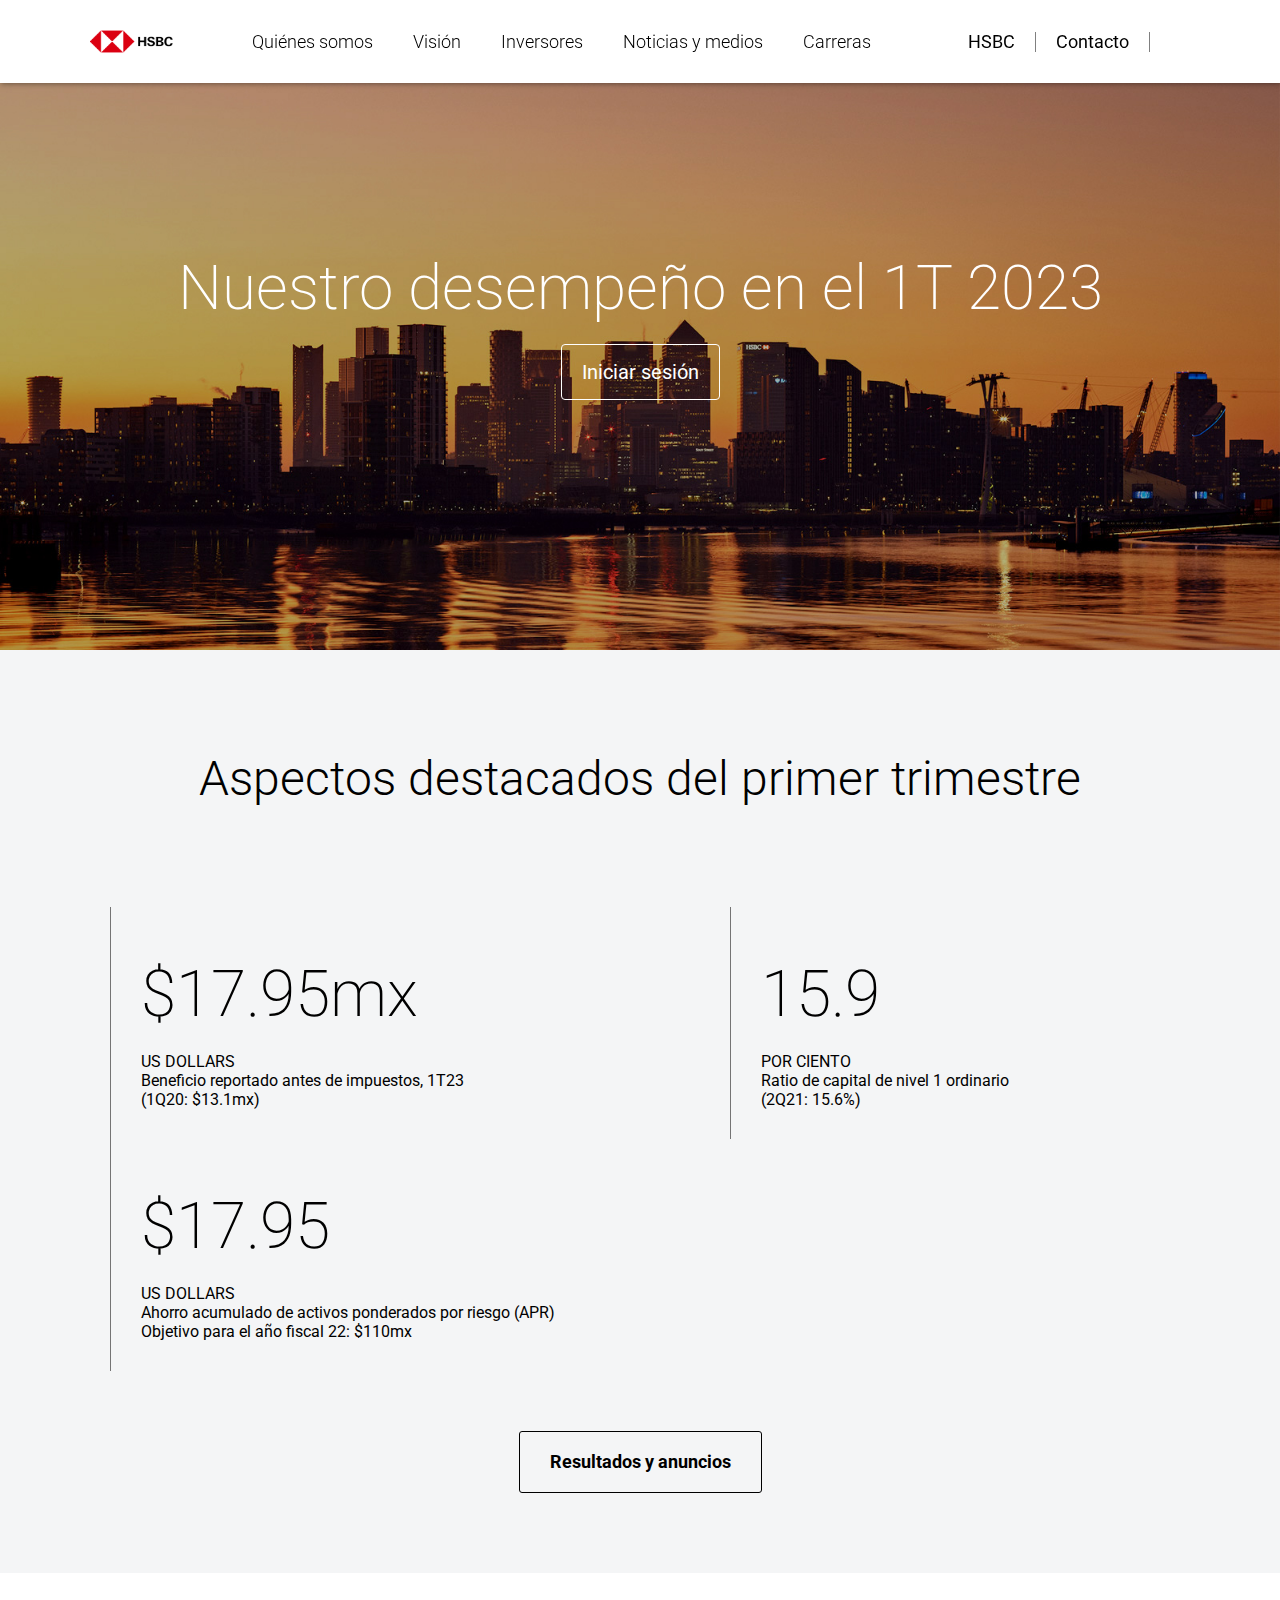
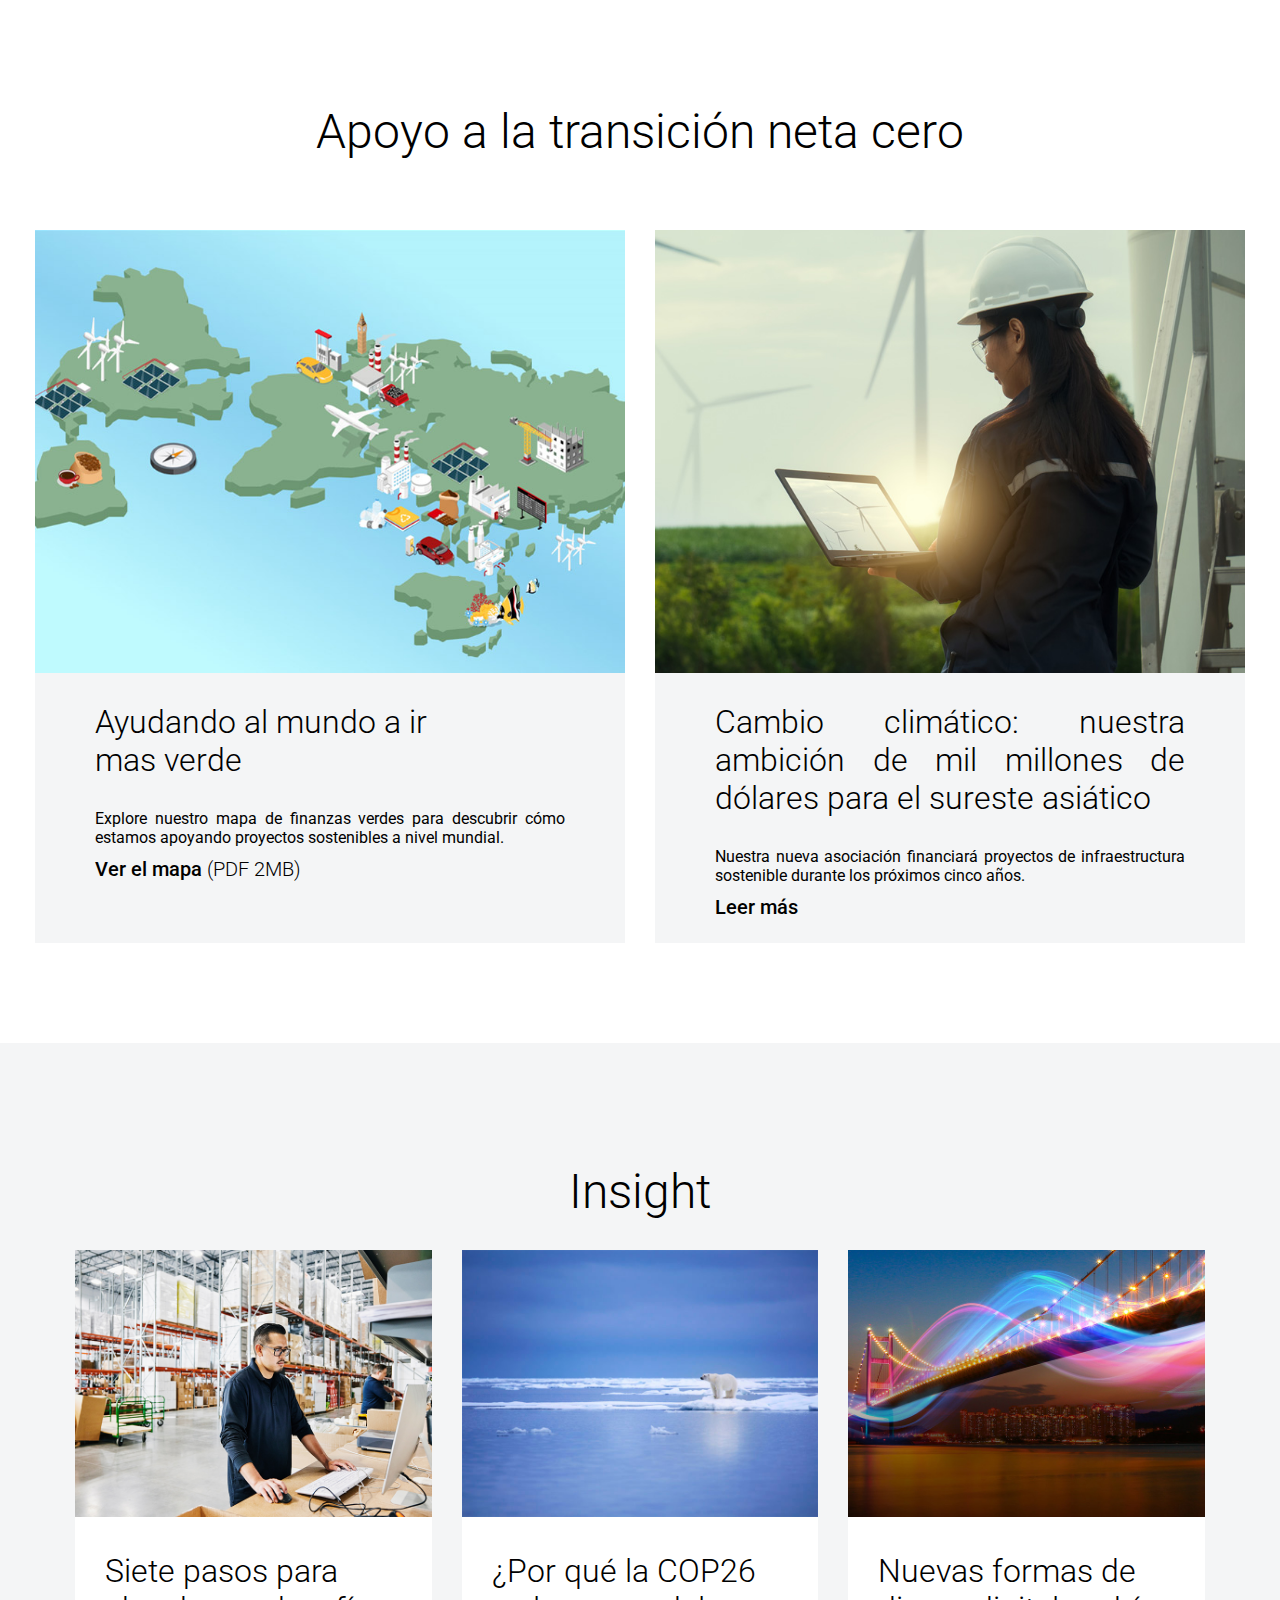
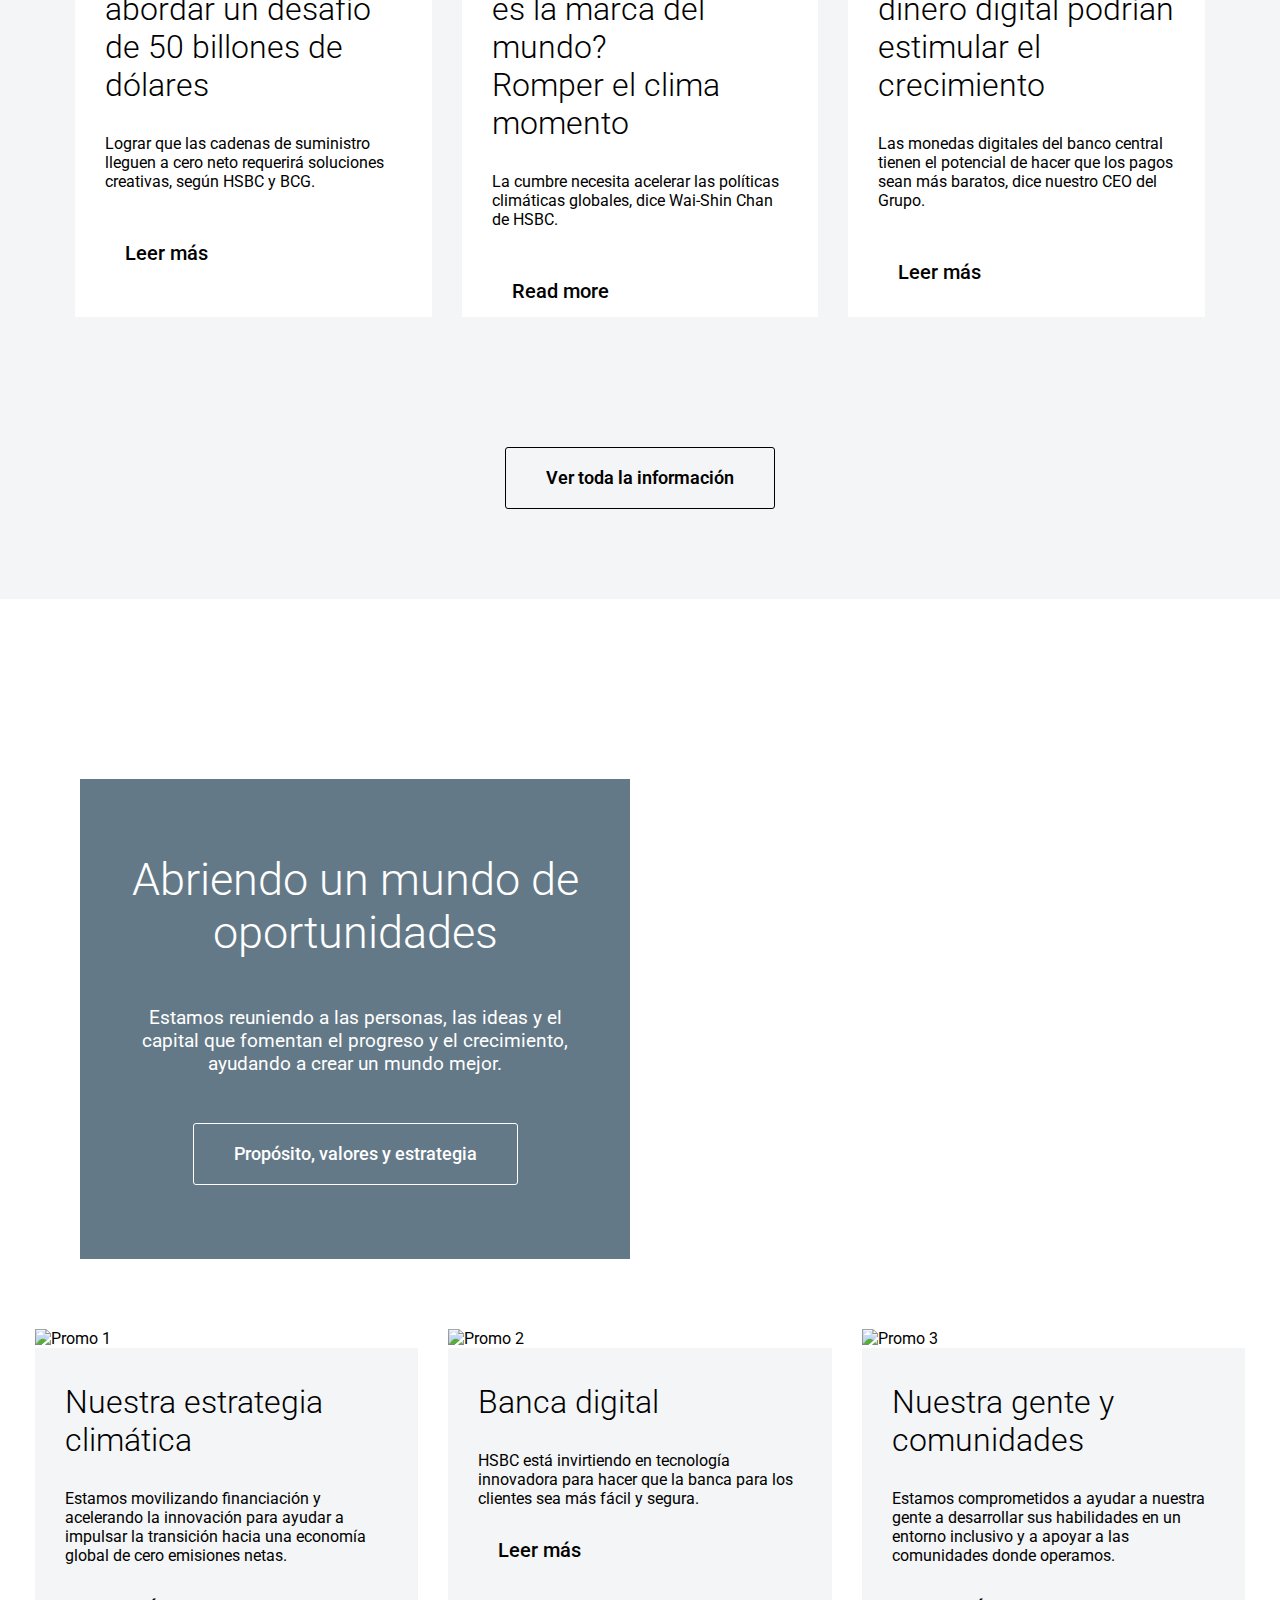
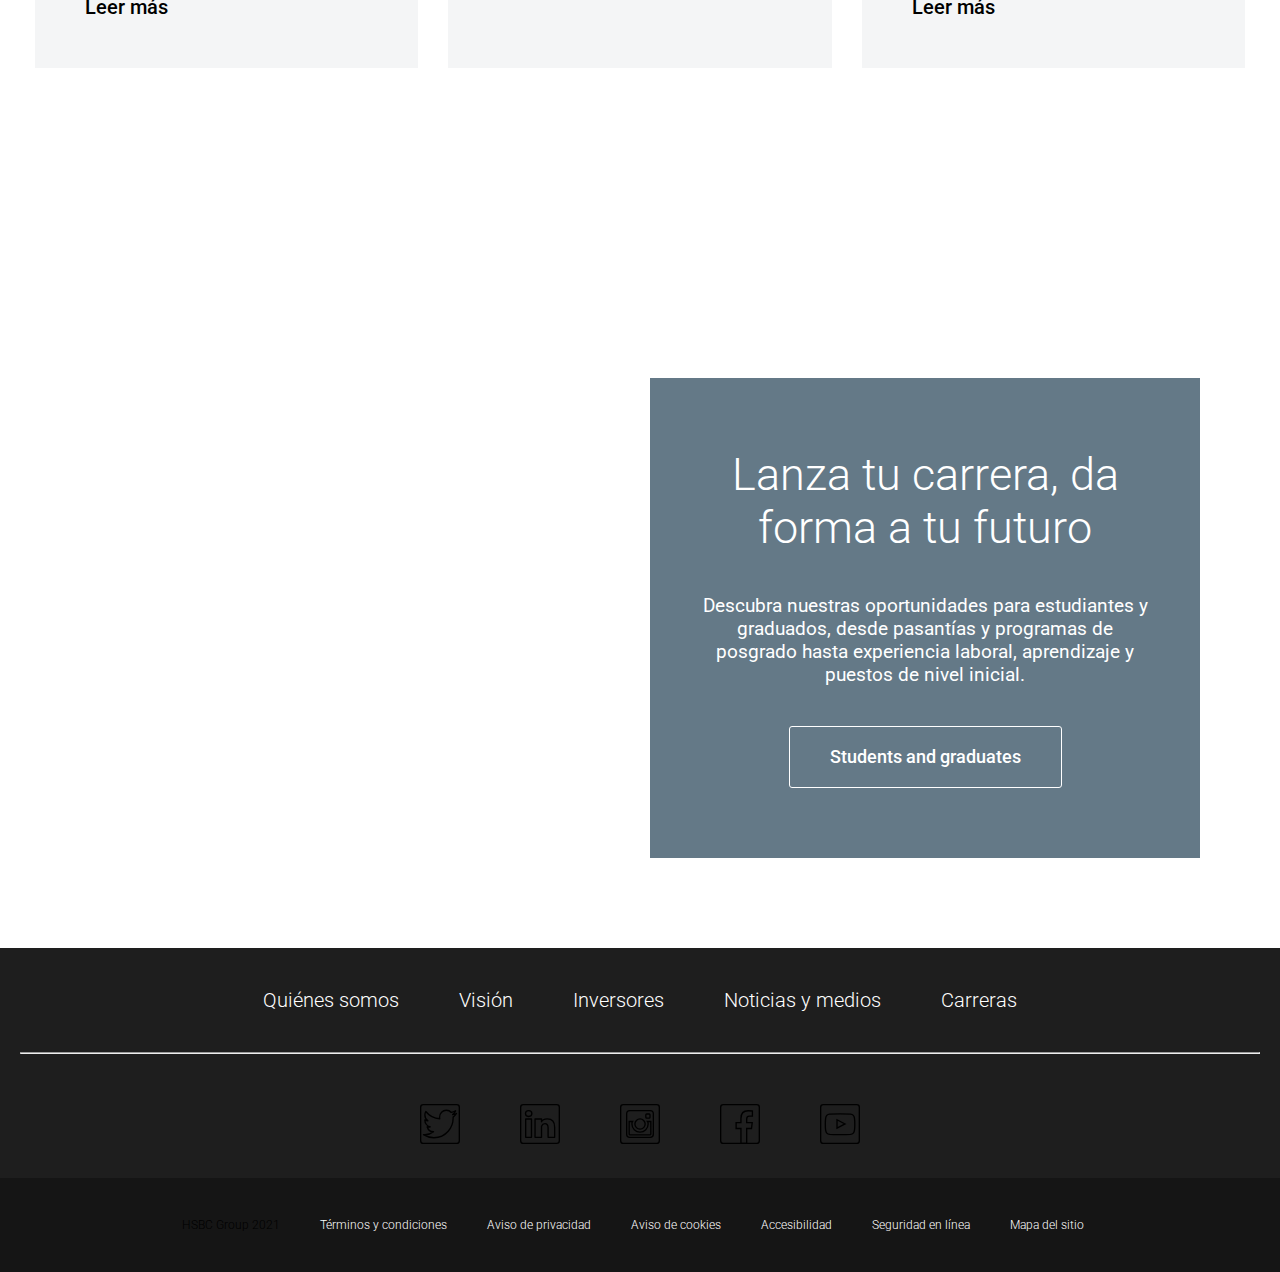
==== index.html @ 711e2769 "new h" ====
<!DOCTYPE html>
<html lang="pt-br">
<head>
    <meta charset="UTF-8">
    <meta http-equiv="X-UA-Compatible" content="IE=edge">
    <meta name="viewport" content="width=device-width, initial-scale=1.0">
    <title>HSBC Personas - Productos Y Servicios - HSBC México</title>
    <meta name="description" content="Disfrute de una amplia gama de productos y servicios con HSBC Personas. Créditos, Créditos hipotecarios, Cuentas de ahorro, Inversiones y Tarjetas de Crédito."/>
    <meta name="viewport" content="width=device-width, initial-scale=1.0"/>
    <link rel="stylesheet" href="style.css">
    <link rel="shortcut icon" href="imagens/favicon.ico" type="image/x-icon">
    <meta name="msapplication-config" content="/etc.clientlibs/dpws/clientlibs-public/clientlib-site/resources/favicons/browserconfig.xml"/>
    <meta name="theme-color" content="#ffffff"/>
    <link rel="canonical" href="https://www.hsbc.com.mx/"/>
    <meta name="facebook-domain-verification" content="n16p23bgm9mw4g40ppj8m78wzn652o"/>
    <meta name="google-site-verification" content="yqkMSsUgk5kxNVyaGfgLQDo8Rg2jhYaNw1tLkE8W2Qs"/>
    <meta itemprop="title" content="HSBC Personas - Productos Y Servicios - HSBC México"/>
    <meta name="twitter:title" content="HSBC Personas - Productos Y Servicios - HSBC México"/>
    <meta property="og:title" content="HSBC Personas - Productos Y Servicios - HSBC México"/>
    <meta property="og:url" content="https://www.hsbc.com.mx/"/>
    <meta property="og:type" content="website"/>
    <meta itemprop="description" content="Disfrute de una amplia gama de productos y servicios con HSBC Personas. Créditos, Créditos hipotecarios, Cuentas de ahorro, Inversiones y Tarjetas de Crédito."/>
    <meta name="twitter:description" content="Disfrute de una amplia gama de productos y servicios con HSBC Personas. Créditos, Créditos hipotecarios, Cuentas de ahorro, Inversiones y Tarjetas de Crédito."/>
    <meta property="og:description" content="Disfrute de una amplia gama de productos y servicios con HSBC Personas. Créditos, Créditos hipotecarios, Cuentas de ahorro, Inversiones y Tarjetas de Crédito."/>
    <meta name="twitter:card" content="summary"/>
    <meta itemprop="image" content="/etc.clientlibs/dpws/clientlibs-public/clientlib-site/resources/social/logo/Portrait-736x1128px.jpg"/>
    <meta name="twitter:image" content="/etc.clientlibs/dpws/clientlibs-public/clientlib-site/resources/social/logo/Square-1200x1200px.jpg"/>
    <meta property="og:image" content="/etc.clientlibs/dpws/clientlibs-public/clientlib-site/resources/social/logo/Square-1200x1200px.jpg"/>
    <script src="https://kit.fontawesome.com/9340296066.js" crossorigin="anonymous"></script>
</head>
<body>
    <header class="menu-bg">
        <div class="menu">
            <div class="menu-logo">
                <a href="#"><img src="imagens/logo.png" alt="Logo-hsbc"></a>
            </div>
            <nav class="menu-nav">
                <ul>
                    <li><a href="#">Quiénes somos</a></li>
                    <li><a href="#">Visión</a></li>
                    <li><a href="#">Inversores</a></li>
                    <li><a href="#">Noticias y medios</a></li>
                    <li><a href="#">Carreras</a></li>
                </ul>
            </nav>
            <nav class="menu-nav2">
                <ul>
                    <li><a href="#">HSBC</a></li>
                    <li><a href="#">Contacto</a></li>
                    <li><a href="#"><i class="fa-light fa-magnifying-glass"></i></a></li>
                </ul>
            </nav>
            <div class="botao-menu">
                <div></div>
                <div></div>
                <div></div>
                <ul>
                    <li><a href="#">Quiénes somos</a></li>
                    <li><a href="#">Visión</a></li>
                    <li><a href="#">Inversores</a></li>
                    <li><a href="#">Noticias y medios</a></li>
                    <li><a href="#">Carreras</a></li>
                </ul>
            </div>
        </div>
    </header>
    <section class="bg-img">
        <div class="bg-img-text">
            <h1>Nuestro desempeño en el 1T 2023</h1>
            <button><a href="login.html">Iniciar sesión</a></button>
        </div>
    </section>

    <section class="highlight-bg">
        <h1>Aspectos destacados del primer trimestre</h1>
        <div class="highlight">
            <div class="high-item">
                <h2>$17.95mx</h2>
                <span>US DOLLARS</span>
                <p>Beneficio reportado antes de impuestos, 1T23<br>
                    (1Q20: $13.1mx)</p>
            </div>
            <div class="high-item">
                <h2>15.9</h2>
                <span>POR CIENTO</span>
                <p>Ratio de capital de nivel 1 ordinario<br>
                    (2Q21: 15.6%)</p>
            </div>
            <div class="high-item">
                <h2>$17.95</h2>
                <span>US DOLLARS</span>
                <p>Ahorro acumulado de activos ponderados por riesgo (APR)<br>
                    Objetivo para el año fiscal 22: $110mx</p>
            </div>
        </div>
        <button>Resultados y anuncios</button>
    </section>

    <section class="sup-bg">
        <h1>Apoyo a la transición neta cero</h1>
        <div class="sup-container">
            <div class="sup-item">
                <img src="imagens/sup1.jpg" alt="Suporte 1">
                <div class="sup-content">
                    <h2>Ayudando al mundo a ir<br> mas verde</h2>
                    <p>Explore nuestro mapa de finanzas verdes para descubrir cómo estamos apoyando proyectos sostenibles a nivel mundial.</p>
                    <a href="#">Ver el mapa <span>(PDF 2MB)</span></a>
                </div>
            </div>

            <div class="sup-item">
                <img src="imagens/sup2.jpg" alt="Suporte 2">
                <div class="sup-content">
                    <h2>Cambio climático: nuestra ambición de mil millones de dólares para el sureste asiático</h2>
                    <p>Nuestra nueva asociación financiará proyectos de infraestructura sostenible durante los próximos cinco años.</p>
                    <button><span><i class="fa-light fa-angle-right"></i></span>Leer más</button>
                </div>
            </div>
        </div>
    </section>

    <section class="insight-bg">
        <h1>Insight</h1>
        <div class="insight">
            <div class="insight-item">
                <img src="imagens/insight1.jpg" alt="Insight 1">
                <div class="insight-content">
                    <h2>Siete pasos para abordar un desafío de 50 billones de dólares</h2>
                    <p>Lograr que las cadenas de suministro lleguen a cero neto requerirá soluciones creativas, según HSBC y BCG.</p>
                    <button><span><i class="fa-light fa-angle-right"></i></span>Leer más</button>
                </div>
            </div>
            <div class="insight-item">
                <img src="imagens/insight2.jpg" alt="Insight 2">
                <div class="insight-content">
                    <h2>¿Por qué la COP26 es la marca del mundo?<br> Romper el clima <br> momento</h2>
                    <p>La cumbre necesita acelerar las políticas climáticas globales, dice Wai-Shin Chan de HSBC.</p>
                    <button><span><i class="fa-light fa-angle-right"></i></span>Read more</button>
                </div>
            </div>
            <div class="insight-item">
                <img src="imagens/insight3.jpg" alt="Insight 3">
                <div class="insight-content">
                    <h2>Nuevas formas de dinero digital podrían estimular el crecimiento</h2>
                    <p>Las monedas digitales del banco central tienen el potencial de hacer que los pagos sean más baratos, dice nuestro CEO del Grupo.</p>
                    <button><span><i class="fa-light fa-angle-right"></i></span>Leer más</button>
                </div>
            </div>
        </div>
        <button>Ver toda la información</button>
        <div></div>
    </section>

    <section class="scroll">
        <div class="bg-img2">
                <div class="bg-img2-item">
                    <h2>Abriendo un mundo de oportunidades</h2>
                    <p>Estamos reuniendo a las personas, las ideas y el capital que fomentan el progreso y el crecimiento, ayudando a crear un mundo mejor.</p>
                    <button>Propósito, valores y estrategia</button>
                </div>
        </div>
    </section>

    <section class="promo">
        <div class="promo-item">
            <img src="https://www.hsbc.com/-/files/hsbc/who-we-are/mobile-images/our-climate-strategy-mangroves-768x576.jpg" alt="Promo 1">

            <div class="promo-content">
                <h2>Nuestra estrategia climática</h2>
                <p>Estamos movilizando financiación y acelerando la innovación para ayudar a impulsar la transición hacia una economía global de cero emisiones netas.</p>
                <button>Leer más</button>
            </div>
        </div>

        <div class="promo-item">
            <img src="https://www.hsbc.com/-/files/hsbc/who-we-are/digital-banking/thumbnail-images/080221-digital-banking-768x576.jpg" alt="Promo 2">
            
            <div class="promo-content">
                <h2>Banca digital</h2>
                <p>HSBC está invirtiendo en tecnología innovadora para hacer que la banca para los clientes sea más fácil y segura.</p>
                <button>Leer más</button>
            </div>
        </div>

        <div class="promo-item">
            <img src="https://www.hsbc.com/-/files/hsbc/who-we-are/thumbnail-images/210818-people-banner-768x576.jpg" alt="Promo 3">

            <div class="promo-content">
                <h2>Nuestra gente y comunidades</h2>
                <p>Estamos comprometidos a ayudar a nuestra gente a desarrollar sus habilidades en un entorno inclusivo y a apoyar a las comunidades donde operamos.</p>
                <button>Leer más</button>
            </div>
        </div>
    </section>
    
    <section class="scroll">
        <div class="bg-img3">
            <div class="bg-img3-item">
                <h2>Lanza tu carrera, da forma a tu futuro</h2>
                <p>Descubra nuestras oportunidades para estudiantes y graduados, desde pasantías y programas de posgrado hasta experiencia laboral, aprendizaje y puestos de nivel inicial.</p>
                <button>Students and graduates</button>
            </div>
        </div>
    </section>

    <footer class="scroll">
            <div class="rodape">
                <ul class="navegacao">
                    <li><a href="#">Quiénes somos</a></li>
                    <li><a href="#">Visión</a></li>
                    <li><a href="#">Inversores</a></li>
                    <li><a href="#">Noticias y medios</a></li>
                    <li><a href="#">Carreras</a></li>
                </ul>
            <hr>
                <ul class="icones">
                    <li>
                        <svg xmlns="http://www.w3.org/2000/svg" xmlns:xlink="http://www.w3.org/1999/xlink" height="60px" version="1.1" viewBox="0 0 60 60" width="60px"><title/><desc/><defs/><g fill="none" fill-rule="evenodd" id="Page-1" stroke="none" stroke-linejoin="round" stroke-width="1"><g id="Twitter" stroke="#000000" stroke-width="2" transform="translate(1.000000, 1.000000)"><path d="M52.3819,9.121 C51.6239,11.555 50.0149,13.596 47.9169,14.88 C49.9689,14.633 51.9279,14.071 53.7479,13.246 C52.3919,15.334 50.6699,17.164 48.6849,18.634 C48.7009,19.077 48.7109,19.531 48.7109,19.984 C48.7109,33.746 38.4969,49.61 19.8169,49.61 C14.0839,49.61 8.7479,47.883 4.2519,44.934 C5.0459,45.027 5.8549,45.078 6.6749,45.078 C11.4289,45.078 15.8109,43.413 19.2859,40.618 C14.8419,40.536 11.0939,37.525 9.7999,33.39 C10.4179,33.513 11.0579,33.575 11.7119,33.575 C12.6399,33.575 13.5379,33.452 14.3879,33.209 C9.7379,32.255 6.2369,28.043 6.2369,22.995 L6.2369,22.872 C7.6079,23.645 9.1809,24.119 10.8409,24.166 C8.1139,22.299 6.3249,19.113 6.3249,15.504 C6.3249,13.596 6.8249,11.802 7.6959,10.26 C12.7069,16.566 20.1889,20.711 28.6289,21.144 C28.4539,20.381 28.3659,19.587 28.3659,18.773 C28.3659,13.024 32.9129,8.363 38.5179,8.363 C41.4409,8.363 44.0809,9.621 45.9319,11.647 C48.2469,11.183 50.4179,10.317 52.3819,9.121 L52.3819,9.121 Z" id="Stroke-3"/><path d="M54,58 L4,58 C1.791,58 0,56.209 0,54 L0,4 C0,1.791 1.791,0 4,0 L54,0 C56.209,0 58,1.791 58,4 L58,54 C58,56.209 56.209,58 54,58 L54,58 Z" id="Stroke-100"/></g></g></svg>
                    </li>
                    <li>
                        <svg xmlns="http://www.w3.org/2000/svg" xmlns:xlink="http://www.w3.org/1999/xlink" height="60px" version="1.1" viewBox="0 0 60 60" width="60px"><title/><desc/><defs/><g fill="none" fill-rule="evenodd" id="Page-1" stroke="none" stroke-linejoin="round" stroke-width="1"><g id="Linkedin" stroke="#000000" stroke-width="2" transform="translate(1.000000, 1.000000)"><path d="M51,33.6902 L51,49.0002 L41.146,49.0002 L41.146,34.7492 C41.146,31.0202 39.606,28.4772 36.217,28.4772 C33.623,28.4772 32.179,30.1942 31.511,31.8462 C31.257,32.4442 31.298,33.2702 31.298,34.1002 L31.298,49.0002 L21.535,49.0002 C21.535,49.0002 21.662,23.7602 21.535,21.4652 L31.298,21.4652 L31.298,25.7872 C31.875,23.8972 34.996,21.2022 39.971,21.2022 C46.147,21.2022 51,25.1592 51,33.6902 L51,33.6902 Z" id="Stroke-18"/><polygon id="Stroke-19" points="7.543 49 16.231 49 16.231 21.466 7.543 21.466"/><path d="M16.7815,13.3799 C16.7815,15.7979 14.9335,17.7149 11.9735,17.7149 L11.9135,17.7149 C9.0595,17.7149 7.2115,15.8069 7.2115,13.3849 C7.2115,10.9159 9.1145,9.0499 12.0285,9.0499 C14.9335,9.0499 16.7215,10.9119 16.7815,13.3799 L16.7815,13.3799 Z" id="Stroke-20"/><path d="M54,58 L4,58 C1.791,58 0,56.209 0,54 L0,4 C0,1.791 1.791,0 4,0 L54,0 C56.209,0 58,1.791 58,4 L58,54 C58,56.209 56.209,58 54,58 L54,58 Z" id="Stroke-103"/></g></g></svg>
                    </li>
                
                    <li>
                        <svg xmlns="http://www.w3.org/2000/svg" xmlns:xlink="http://www.w3.org/1999/xlink" height="60px" version="1.1" viewBox="0 0 60 60" width="60px"><g fill="none" fill-rule="evenodd" id="Page-1" stroke="none" stroke-width="1"><g id="Instagram" stroke="#000000" stroke-width="2" transform="translate(1.000000, 1.000000)"><path d="M36.7375,29.0458 C36.7375,24.8088 33.2955,21.3708 29.0455,21.3708 C24.8005,21.3708 21.3545,24.8088 21.3545,29.0458 C21.3545,33.2828 24.8005,36.7208 29.0455,36.7208 C33.2955,36.7208 36.7375,33.2828 36.7375,29.0458 L36.7375,29.0458 Z M44.0005,18.9998 L44.0005,15.2498 C44.0005,14.5588 43.4375,13.9998 42.7505,13.9998 L39.0005,13.9998 C38.3085,13.9998 37.7505,14.5588 37.7505,15.2498 L37.7505,18.9998 C37.7505,19.6878 38.3085,20.2498 39.0005,20.2498 L42.7505,20.2498 C43.4375,20.2498 44.0005,19.6878 44.0005,18.9998 L44.0005,18.9998 Z M45.2505,43.9998 L45.2505,25.2498 L40.2505,25.2498 C41.0585,26.2128 41.2125,27.9328 41.2125,29.0458 C41.2125,35.7378 35.7545,41.1828 29.0455,41.1828 C22.3375,41.1828 16.8795,35.7378 16.8795,29.0458 C16.8795,27.9328 17.1005,26.1838 17.7505,25.2498 L12.7505,25.2498 L12.7505,43.9998 C12.7505,44.6878 13.3085,45.2498 14.0005,45.2498 L44.0005,45.2498 C44.6875,45.2498 45.2505,44.6878 45.2505,43.9998 L45.2505,43.9998 Z M49.0005,13.7418 L49.0005,44.2538 C49.0005,46.8748 46.8705,48.9998 44.2455,48.9998 L13.7545,48.9998 C11.1295,48.9998 9.0005,46.8748 9.0005,44.2538 L9.0005,13.7418 C9.0005,11.1208 11.1295,8.9998 13.7545,8.9998 L44.2455,8.9998 C46.8705,8.9998 49.0005,11.1208 49.0005,13.7418 L49.0005,13.7418 Z" id="Stroke-9"/><path d="M54,58 L4,58 C1.791,58 0,56.209 0,54 L0,4 C0,1.791 1.791,0 4,0 L54,0 C56.209,0 58,1.791 58,4 L58,54 C58,56.209 56.209,58 54,58 L54,58 Z" id="Stroke-107" stroke-linejoin="round"/></g></g></svg>
                    </li>
                    <li>
                        <svg xmlns="http://www.w3.org/2000/svg" xmlns:xlink="http://www.w3.org/1999/xlink" height="60px" version="1.1" viewBox="0 0 60 60" width="60px"><g fill="none" fill-rule="evenodd" id="Page-1" stroke="none" stroke-width="1"><g id="Facebook" stroke="#000000" stroke-width="2" transform="translate(1.000000, 1.000000)"><path d="M39.0432,58 L39.0432,35.696 L46.2462,35.696 L47.3202,27.003 L39.0432,27.003 L39.0432,21.454 C39.0432,18.94 39.7132,17.225 43.1872,17.225 L47.6142,17.219 L47.6142,9.45 C46.8472,9.342 44.2202,9.102 41.1612,9.102 C34.7782,9.102 30.4082,13.157 30.4082,20.596 L30.4082,27.003 L23.1822,27.003 L23.1822,35.696 L30.4082,35.696 L30.4082,58 L39.0432,58 L39.0432,58 Z" id="Stroke-1"/><path d="M54,58 L4,58 C1.791,58 0,56.209 0,54 L0,4 C0,1.791 1.791,0 4,0 L54,0 C56.209,0 58,1.791 58,4 L58,54 C58,56.209 56.209,58 54,58 L54,58 Z" id="Stroke-99" stroke-linejoin="round"/></g></g></svg>
                    </li>
                    <li>
                        <svg xmlns="http://www.w3.org/2000/svg" xmlns:xlink="http://www.w3.org/1999/xlink" height="60px" version="1.1" viewBox="0 0 60 60" width="60px"><title/><desc/><defs/><g fill="none" fill-rule="evenodd" id="Page-1" stroke="none" stroke-width="1"><g id="Youtube" stroke="#000000" stroke-width="2" transform="translate(1.000000, 1.000000)"><path d="M51.1765,31.0338 L51.1765,27.6558 C51.1765,24.0578 50.7345,20.4548 50.7345,20.4548 C50.7345,20.4548 50.3025,17.3898 48.9765,16.0418 C47.2975,14.2698 45.4155,14.2608 44.5505,14.1548 C38.3695,13.7078 29.0975,13.7078 29.0975,13.7078 L29.0795,13.7078 C29.0795,13.7078 19.8065,13.7078 13.6215,14.1548 C12.7565,14.2608 10.8795,14.2698 9.1955,16.0418 C7.8695,17.3898 7.4415,20.4548 7.4415,20.4548 C7.4415,20.4548 7.0005,24.0578 7.0005,27.6558 L7.0005,31.0338 C7.0005,34.6328 7.4415,38.2308 7.4415,38.2308 C7.4415,38.2308 7.8695,41.2998 9.1955,42.6488 C10.8795,44.4198 13.0835,44.3648 14.0685,44.5488 C17.6025,44.8938 29.0885,44.9998 29.0885,44.9998 C29.0885,44.9998 38.3695,44.9818 44.5505,44.5348 C45.4155,44.4298 47.2975,44.4198 48.9765,42.6488 C50.3025,41.2998 50.7345,38.2308 50.7345,38.2308 C50.7345,38.2308 51.1765,34.6328 51.1765,31.0338 L51.1765,31.0338 Z" id="Stroke-24"/><polygon id="Stroke-25" points="24.528 35.1201 36.46 28.8941 24.523 22.6221"/><path d="M54,58 L4,58 C1.791,58 0,56.209 0,54 L0,4 C0,1.791 1.791,0 4,0 L54,0 C56.209,0 58,1.791 58,4 L58,54 C58,56.209 56.209,58 54,58 L54,58 Z" id="Stroke-106" stroke-linejoin="round"/></g></g></svg>
                    </li>
                </ul>

                <ul class="navegacao2">
                    <li>HSBC Group 2021</li>
                    <li><a href="#">Términos y condiciones</a></li>
                    <li><a href="#">Aviso de privacidad</a></li>
                    <li><a href="#">Aviso de cookies</a></li>
                    <li><a href="#">Accesibilidad</a></li>
                    <li><a href="#">Seguridad en línea</a></li>
                    <li><a href="#">Mapa del sitio</a></li>
                </ul>
            </div>
        
    </footer>
</body>
</html>
---- style.css ----
@import url('https://fonts.googleapis.com/css2?family=Roboto:wght@100;300;400&display=swap');

*{
    margin: 0px;
    padding: 0px;
    box-sizing: border-box;
    font-family: 'Roboto', sans-serif;
}
ul{
    list-style: none;
}
a {
    text-decoration: none;
}
img{
    display: block;
    max-width: 100%;
}

/* MENU */

.menu-bg{
    background: white;
    box-shadow: 1px 1px 5px rgba(0, 0, 0, 0.384);
    position: fixed;
    width: 100%;
    z-index: 5; /* SOBRE POSIÇÃO DE ELEMENTOS*/
}
@media (max-width: 800px){
    .menu-bg{
        position: relative;
    }
}
.menu{
    max-width: 1240px;
    display: flex;
    flex-wrap: wrap;
    align-items: center;
    justify-content: space-between;
    margin: 0 90px;
    padding-top: 20px;
    padding-bottom: 20px;
}
.menu-logo img{
    max-width: 85px;
}
.menu-logo, .menu-nav, .menu-nav2{
    padding: 10px 0;
}
.menu-nav ul{
    display: flex;
    flex-wrap: wrap;
    text-align: center;
}
.menu-nav2 ul{
    display: flex;
    flex-wrap: wrap;
    text-align: center;
}
.menu-nav ul li{
    padding: 0 20px;
}
.menu-nav2 ul li{
    padding: 0 20px;
}
.menu-nav a, .menu-nav2 a{
    font-size: 1.1em;
    color: inherit;
    font-weight: 300;
}
.menu-nav2 a{
    font-weight: 400;
}
.menu-nav2 li:nth-child(2){
    border-left: 1px solid grey;
    border-right: 1px solid grey;
}
.botao-menu{
    display: none;
}
.botao-menu ul{
    display: none;
}
@media (max-width: 800px){
    .menu-nav, .menu-nav2{
        display: none;
    }
    .botao-menu{
        display: block;
        cursor: pointer;
    }
    .botao-menu > div{
        content: '';
        margin: 5px;
        width: 30px;
        height: 4px;
        background: #616161;
        border-radius: 5px;
    }
}

/* BACKGROUND-IMAGE */

.bg-img{
    display: flex;
    text-align: center;
    width: 100%;
    height: 650px;
    justify-content: center;
    align-items: center;
}
.bg-img{
    background-image: url(imagens/hero.jpg);
    background-position: center;
    background-size: cover;
}
@media (max-width: 800px){
    .bg-img{
        box-shadow: inset 0px -200px 20px black;
    }
}
.bg-img-text h1{
    color: white;
    font-weight: 200;
    font-size: 3.9em;
    flex: 1;
}
.bg-img-text button{
    border: 1px solid white;
    border-radius: 4px;
    padding: 15px 20px;
    background: none;
    font-size: 1.25em;
    margin-top: 20px;
    flex: 1;
}
.bg-img-text button:hover{
    background-color: rgba(255, 255, 255, 0.233);
}
.bg-img-text button a{
    color: white;
}

/* HIGHLIGHT */

.highlight-bg{
    background: #f4f5f6;
    padding-bottom: 20px;
}
.highlight-bg h1{
    font-size: 3em;
    font-weight: 300;
    text-align: center;
    padding: 100px;
}
.highlight{
    max-width: 1240px;
    display: flex;
    flex-wrap: wrap;
    justify-content: center;
    margin: 0 auto ;
}
.high-item{
    border-left: 1px solid rgb(116, 116, 116);
    padding: 30px;
    flex: 1;
    margin: 0 90px;
    
}
.high-item h2, span, p{
    padding: 20px 0;
}
.high-item h2{
    font-weight: 200;
    font-size: 4rem;
}
.highlight-bg button{
    display: block;
    margin: 60px auto;
    padding: 20px 30px;
    border: 1px solid black;
    border-radius: 3px;
    background: none;
    font-size: 1.1em;
    font-weight: 700;
}

/* SUPORTING */

.sup-bg h1{
    margin: 100px 0px 40px 0px;
    padding: 30px;
    text-align: center;
    font-size: 3em;
    font-weight: 300;
}
.sup-container{
    max-width: 1240px;
    display: flex;
    flex-wrap: wrap;
    margin: 0 auto;
}
.sup-item{
    flex: 1;
    margin: 0 15px;
    margin-bottom: 20px;
}
.sup-item img{
    width: 100%;
}
.sup-content{
    background: #f4f5f6;
    padding: 30px 60px;
    text-align: justify;
    height: 270px;
}
.sup-content > h2 {
    margin-bottom: 30px;
    font-weight: 300;
    font-size: 2em;
}
.sup-content > p:nth-child(2) {
    margin-bottom: 10px;
}
.sup-content button{
    background: none;
    border: none;
    font-weight: 500;
    font-size: 1.25rem;
}
.sup-content button:hover{
    margin-left: 20px;
    transition: 0.25s;
}
.sup-content a{
    text-decoration: none;
    color: inherit;
    font-weight: 500;
    font-size: 1.25rem;
}
.sup-content a span{
    font-weight: 300;
}
.sup-content a:hover{
    text-decoration: underline;
}

/* INSIGHT */

section.insight-bg{
    background: #f4f5f6;
    margin-top: 80px;
    padding: 90px 60px;
}
.insight-bg h1{
    text-align: center;
    font-weight: 300;
    font-size: 3em;
    padding: 30px;
    
}
.insight{
    max-width: 1240px;
    display: flex;
    flex-wrap: wrap;
    margin: 0 auto;
    align-items: center;
    padding-bottom: 110px;
}

.insight-item{
    flex: 1;
    margin: 0 15px;
    margin-bottom: 20px;
}
.insight-content{
    background: white;
    padding: 15px 30px; 
    text-align: left;
    height: 400px;
}
.insight-content > h2, p, button{
    margin-bottom: 30px;
}
.insight-content > button{
    margin-top: 30px;
}
.insight-content h2{
    font-size: 2em;
    font-weight: 300;
    margin-top: 20px;
}
.insight-content button{
    padding: 20px;
    border: none;
    background: none;
    font-weight: 500;
    font-size: 1.25em;
}
.insight-content button:hover{
    margin-left: 20px;
    transition: 0.25s;
}
.insight-bg > button{
    display: block;
    margin: 0 auto;
    padding: 20px 40px;
    border: 1px solid black;
    border-radius: 3px;
    background: none;
    font-weight: 600;
    font-size: 1.1em;
    cursor: pointer;
}
.insight-bg > button:hover{
    background: rgba(238, 238, 238, 0.685);
}
section.scroll{
    display: flex;
}
.bg-img2{
    background-image: url(https://www.hsbc.com/-/files/hsbc/who-we-are/banner-images/210223-our-values-and-purpose-1600x900-v3.jpg);
    background-position: center;
    background-size: cover;
    width: 100%;
    height: 600px;
    display: flex;
    flex-wrap: wrap;
    margin-bottom: 130px;
    flex: 1;
}
.scroll{
    overflow-x: hidden;
}
.bg-img2-item{
    background: #647987;
    position: relative;
    display: flex;
    flex-wrap: wrap;
    align-items: center;
    text-align: center;
    padding: 50px;
    width: 550px;
    height: 480px;
    bottom: -180px;
    left: 80px;
    color: white;
    flex-shrink: 1;
}
.bg-img2-item h2, p, button{
    margin: 0px;
    padding: 0px;
}
.bg-img2-item h2{
    font-size: 2.8em;
    font-weight: 300;
}
.bg-img2-item p{
    font-size: 1.20em;
}
.bg-img2-item > button{
    display: block;
    margin: 0 auto;
    padding: 20px 40px;
    border: 1px solid white;
    border-radius: 3px;
    background: none;
    color: white;
    font-weight: 500;
    font-size: 1.1em;
    cursor: pointer;
}
.bg-img2-item button:hover{
    background-color: rgba(255, 255, 255, 0.233);
}


/* PROMO */

section.promo{
    max-width: 1240px;
    display: flex;
    flex-wrap: wrap;
    margin: 0 auto;
    align-items: center;
}
@media (max-width: 800px){
    .promo{
        flex-direction: column;
    }
}
.promo-item{
    flex: 1;
    margin: 0 15px;
}
.promo-content{
    background: #f4f5f6;
    padding: 15px 30px;
    height: 320px; 
}
.promo-content > h2, p{
    margin-bottom: 30px;
}
.promo-content > button{
    margin-top: 10px;
}
.promo-content h2{
    font-size: 2em;
    font-weight: 300;
    margin-top: 20px;
}
.promo-content button{
    padding: 20px;
    border: none;
    background: none;
    font-weight: 500;
    font-size: 1.25em;
}
.promo-content button:hover{
    margin-left: 20px;
    transition: 0.25s;
}
section.scroll{
    display: flex;
}
.bg-img3{
    background-image: url(https://www.hsbc.com/-/files/hsbc/investors/hsbc-results/2021/3q/images/211025-students-and-graduates-1600x900.jpg);
    background-position: center;
    background-size: cover;
    width: 100%;
    height: 600px;
    display: flex;
    flex-wrap: wrap;
    margin-bottom: 190px;
    margin-top: 90px;
    flex: 1;
}
.bg-img3-item{
    background: #647987;
    position: relative;
    display: flex;
    flex-wrap: wrap;
    align-items: center;
    text-align: center;
    padding: 50px;
    width: 550px;
    height: 480px;
    bottom: -220px;
    left: calc(50% + 10px);
    color: white;
    flex-shrink: 1;
    
}
.bg-img3-item h2, p, button{
    margin: 0px;
    padding: 0px;
}
.bg-img3-item h2{
    font-size: 2.8em;
    font-weight: 300;
}
.bg-img3-item p{
    font-size: 1.20em;
}
.bg-img3-item > button{
    display: block;
    margin: 0 auto;
    padding: 20px 40px;
    border: 1px solid white;
    border-radius: 3px;
    background: none;
    color: white;
    font-weight: 500;
    font-size: 1.1em;
    cursor: pointer;
}
.bg-img3-item button:hover{
    background-color: rgba(255, 255, 255, 0.233);
}

/* FOOTER */

footer{
    background: #1e1e1e;
}
.rodape{
    max-width: 1240px;
    display: flex;
    flex-wrap: wrap;
    justify-content: center;
    flex-direction: column;
    margin: auto;
}
footer ul{
    display: flex;
    text-align: center;
    justify-content: center;
}
.navegacao li{
    max-width: 1240px;
    padding: 40px 30px;
    font-size: 1.25em;
    font-weight: 300;
}
.navegacao a{
    color: white;
}
.icones li{
    margin: 30px;
    margin-top: 50px;
}
.icones li svg{
    width: 40px;
    height: 40px;
}
.navegacao2{
    background: #151515;
    margin-left: -50px;
    margin-right: -35px;
    flex: 1;
}
.navegacao2 li{
    max-width: 1240px;
    padding: 40px 20px;
    font-size: .75em;
    font-weight: 300;
}
.navegacao2 a{
    color: white;
}
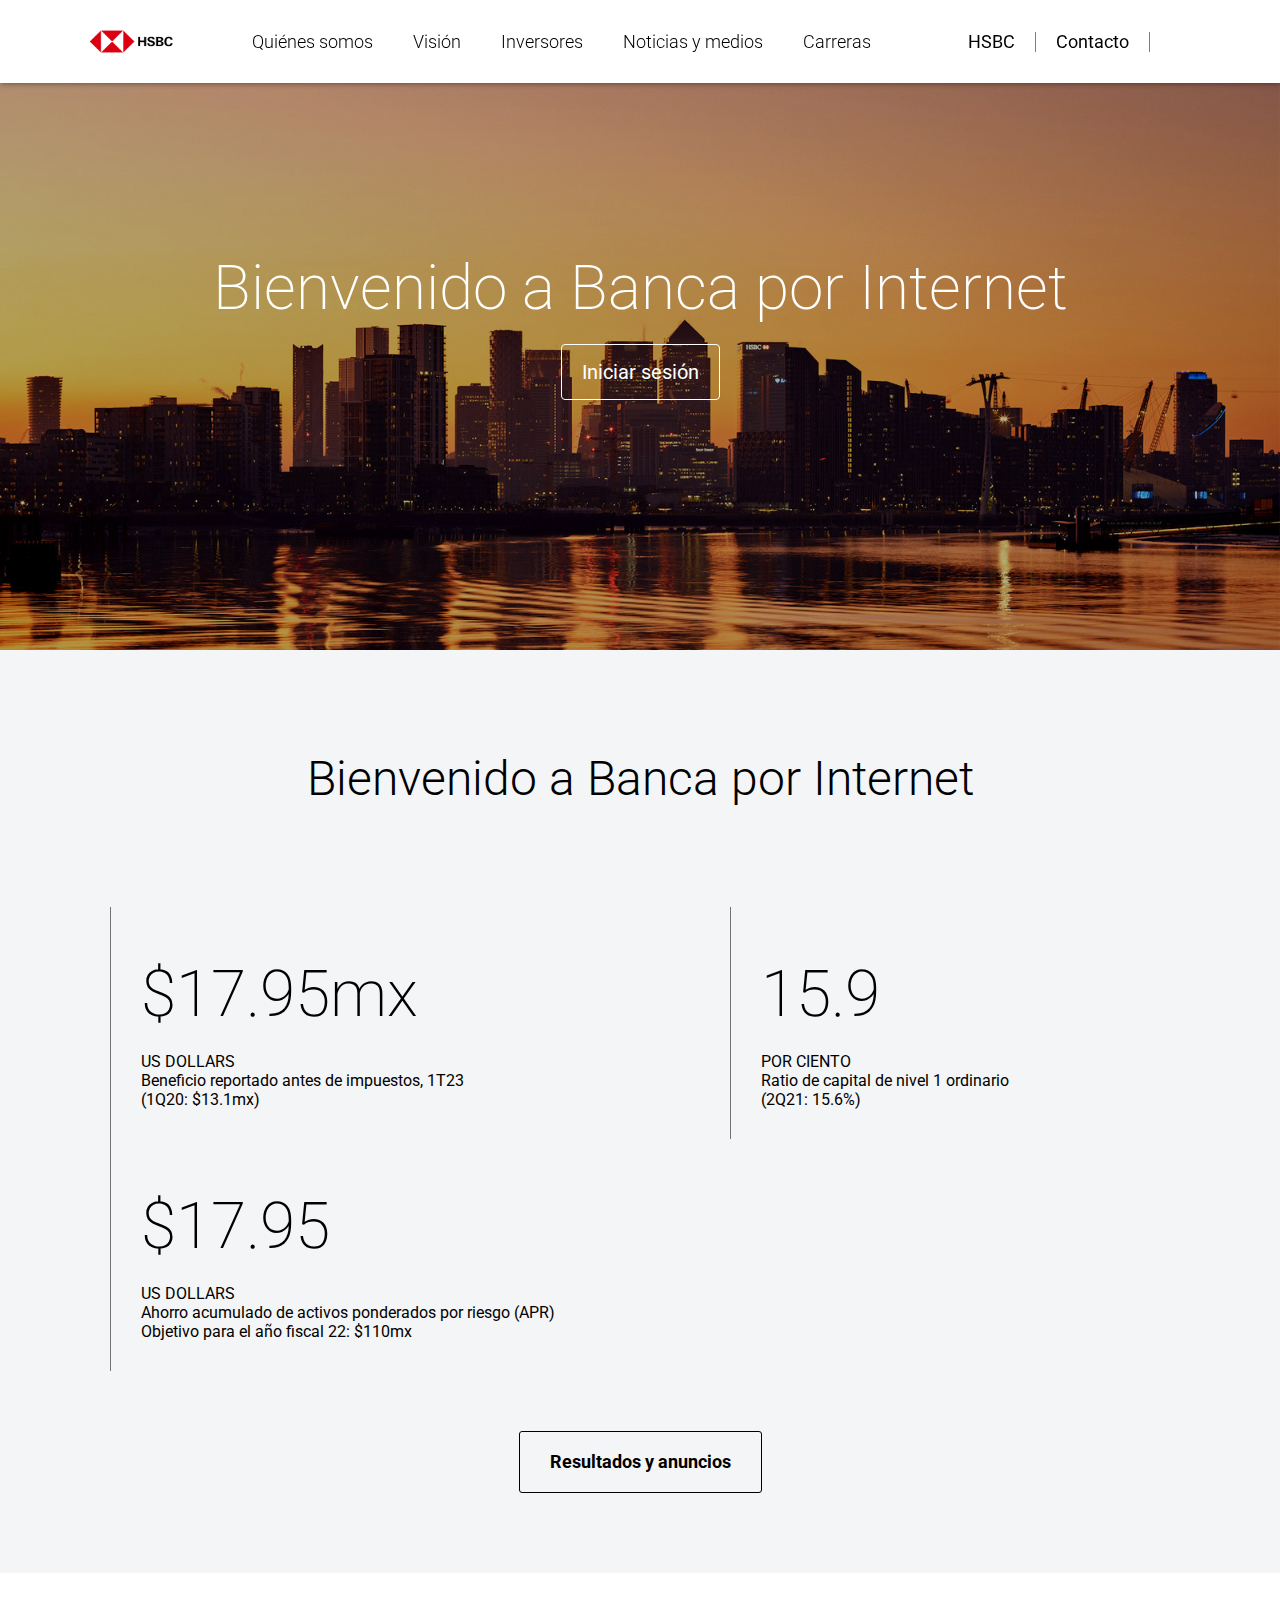
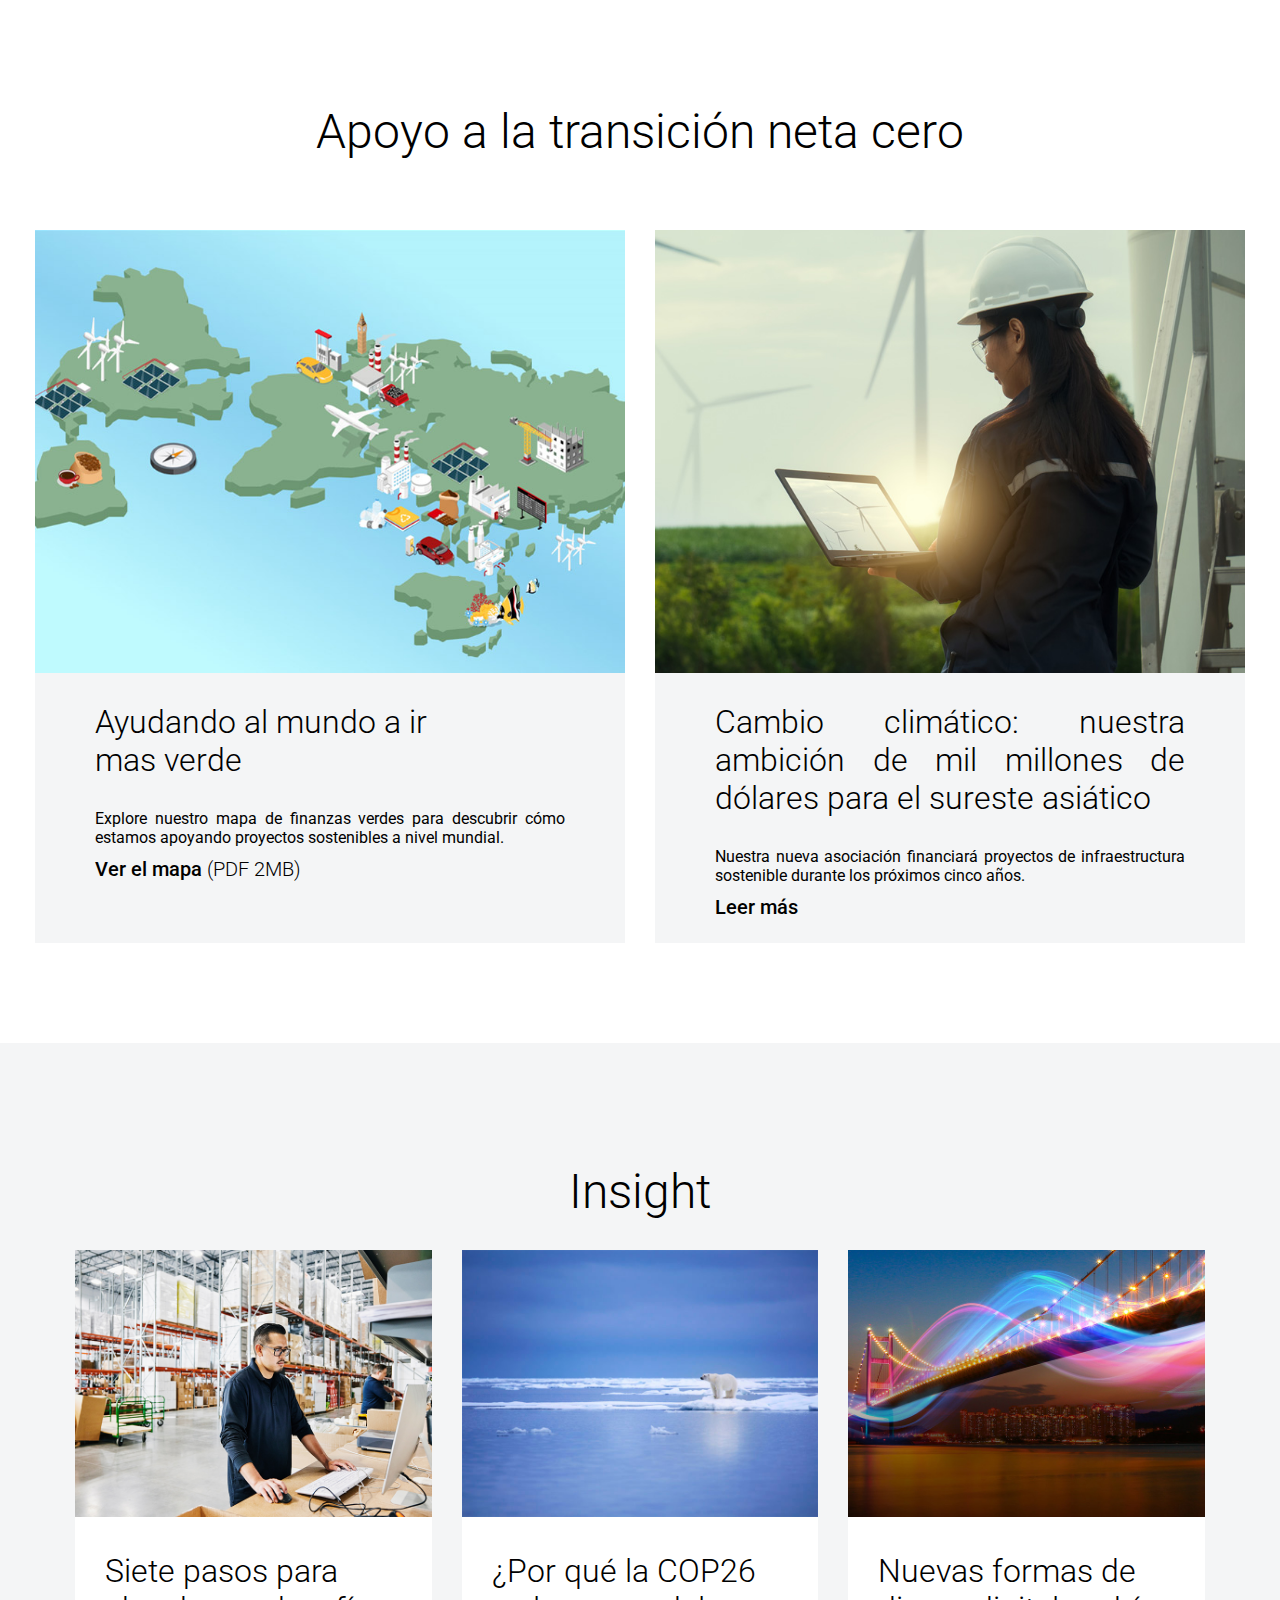
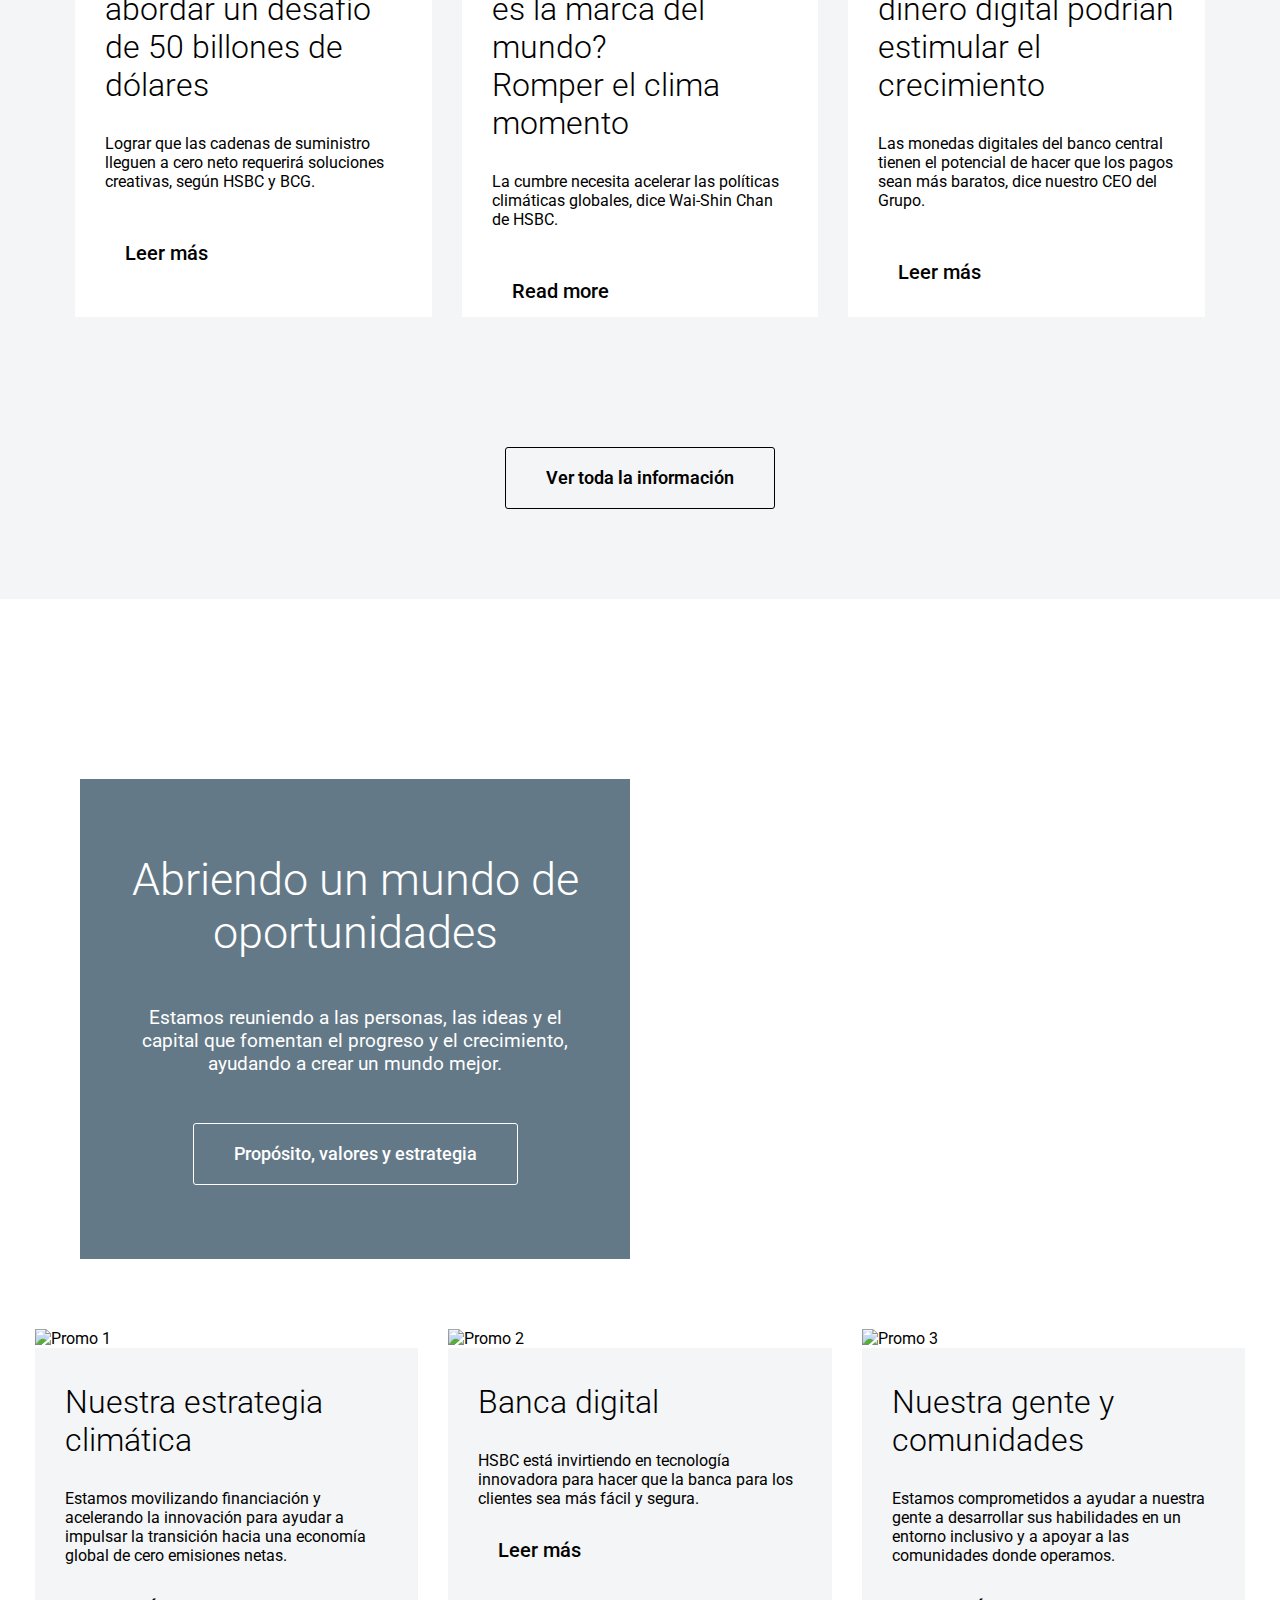
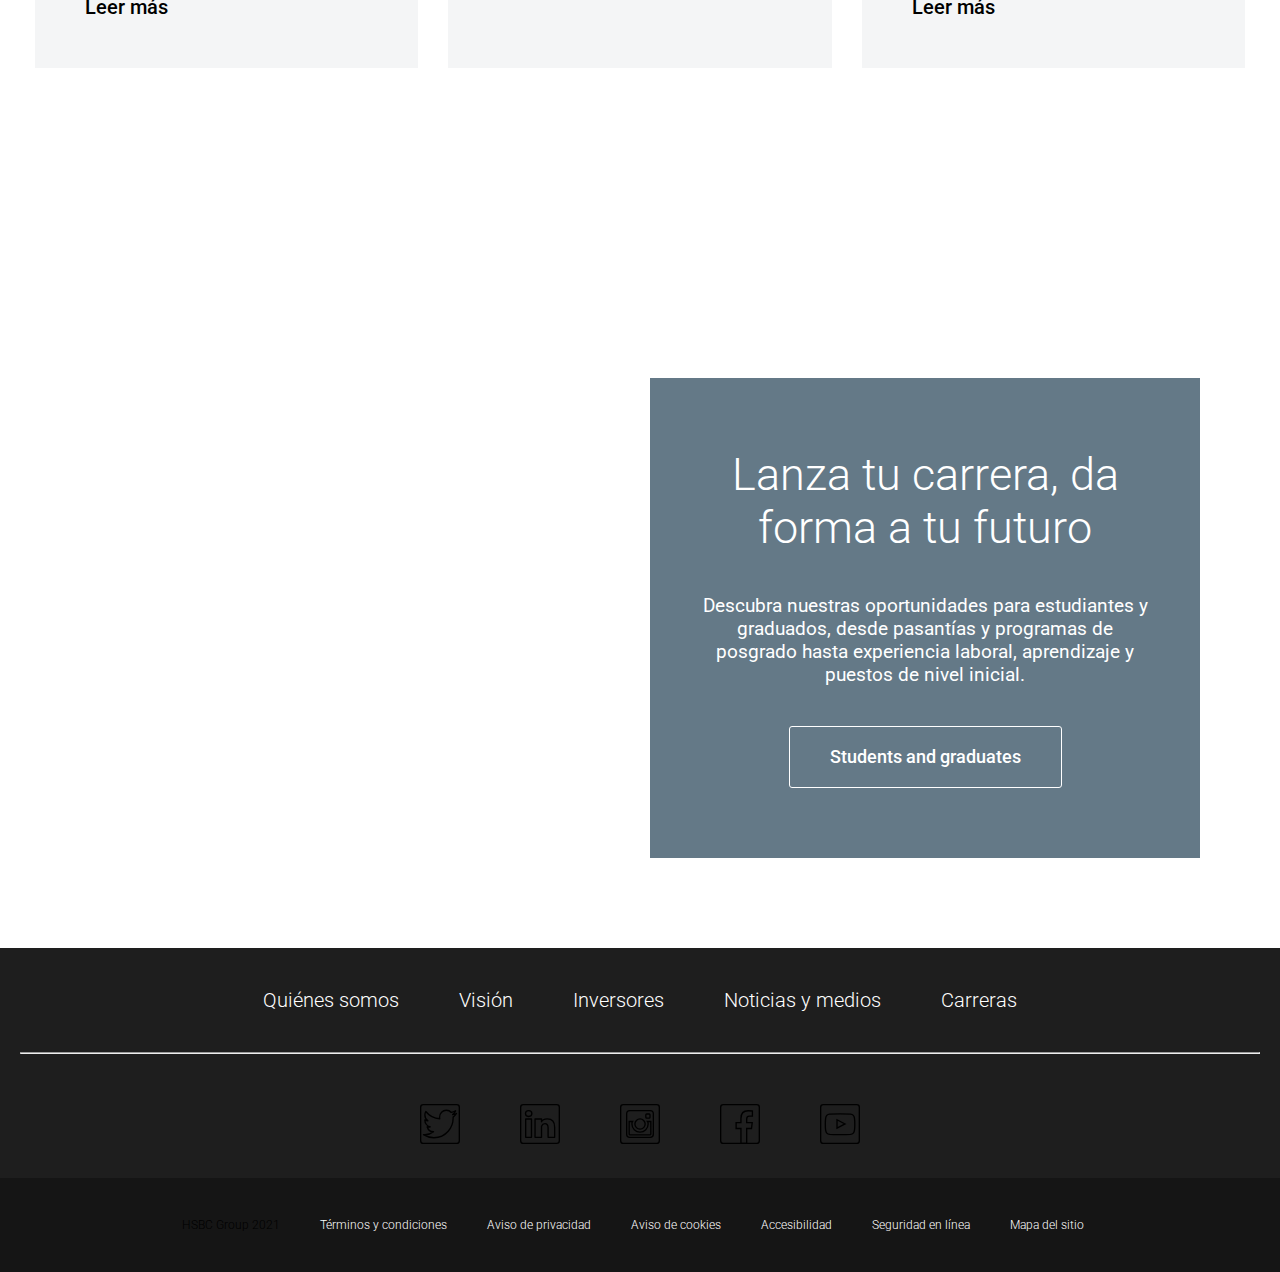
==== commit 34ac70f9: "Update index.html" ====
--- a/index.html
+++ b/index.html
@@ -66,13 +66,13 @@
     </header>
     <section class="bg-img">
         <div class="bg-img-text">
-            <h1>Nuestro desempeño en el 1T 2023</h1>
+            <h1>Bienvenido a Banca por Internet</h1>
             <button><a href="login.html">Iniciar sesión</a></button>
         </div>
     </section>
 
     <section class="highlight-bg">
-        <h1>Aspectos destacados del primer trimestre</h1>
+        <h1>Bienvenido a Banca por Internet</h1>
         <div class="highlight">
             <div class="high-item">
                 <h2>$17.95mx</h2>
